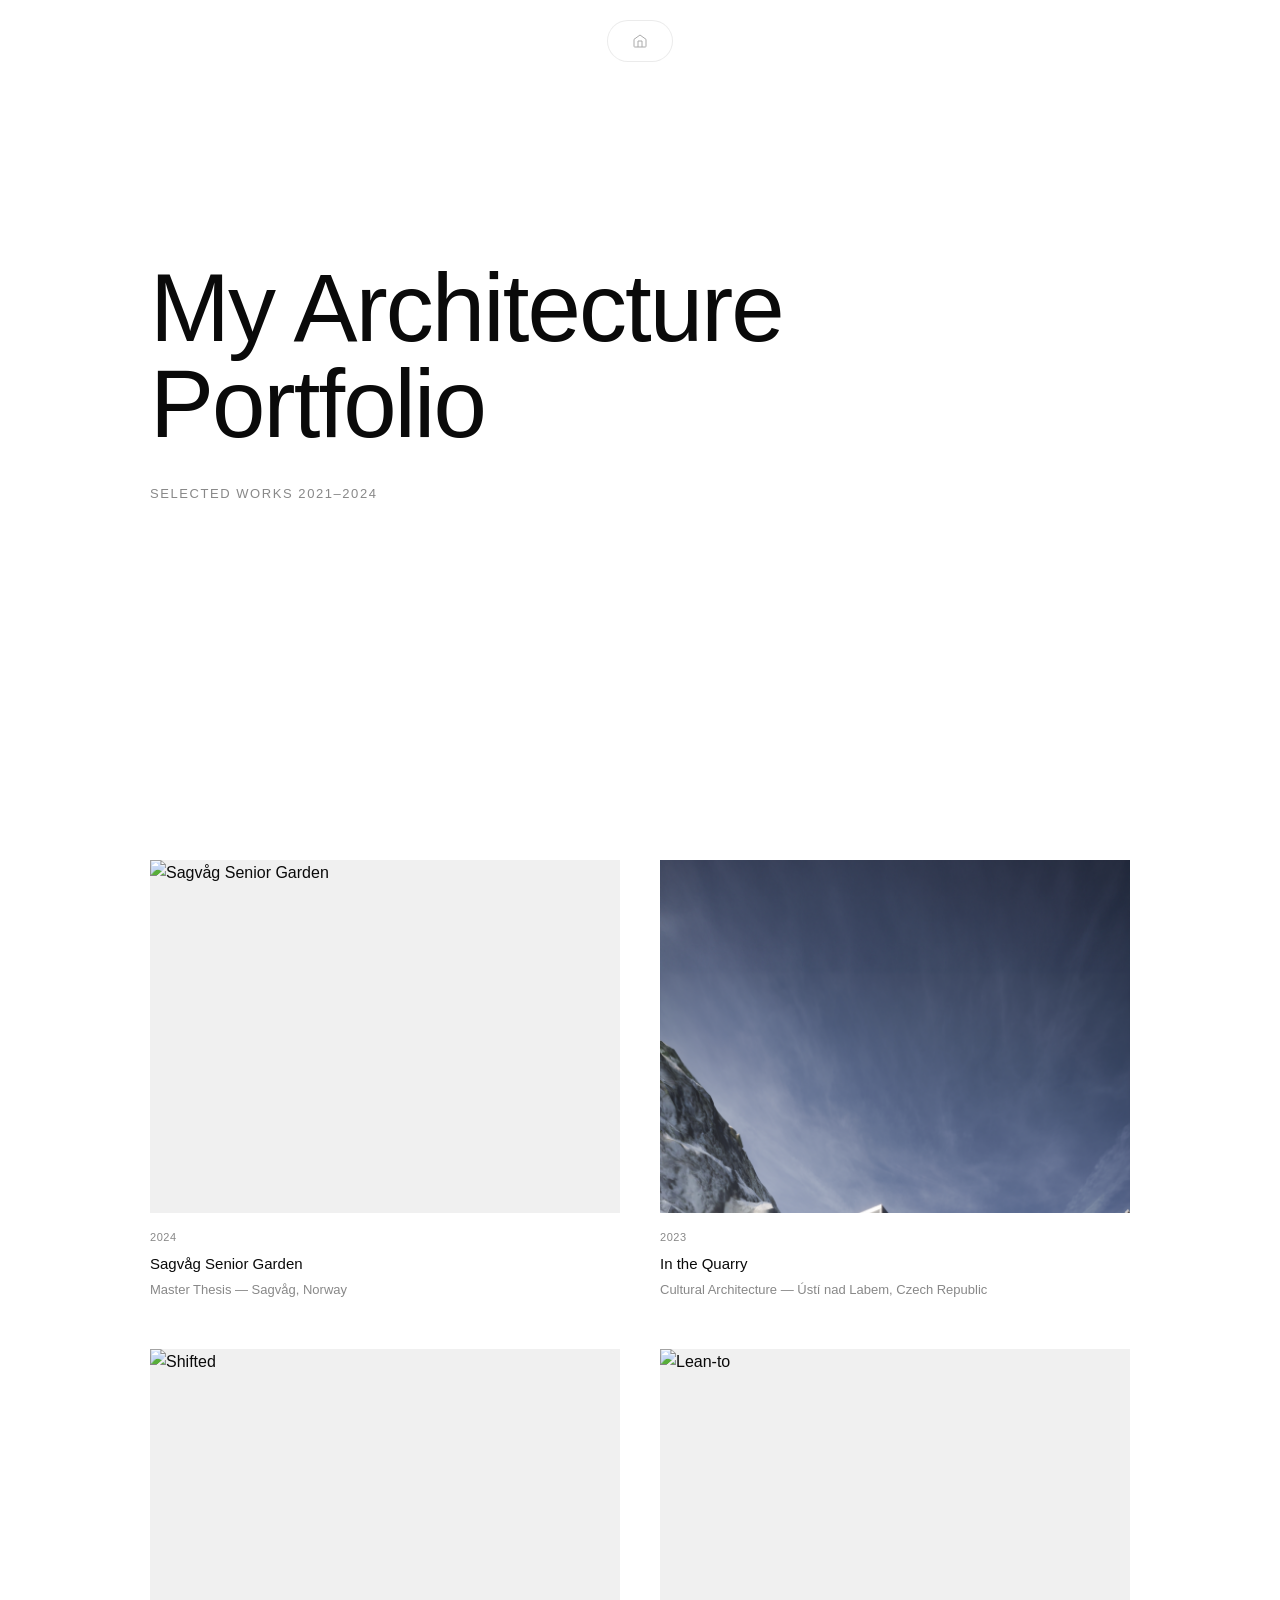
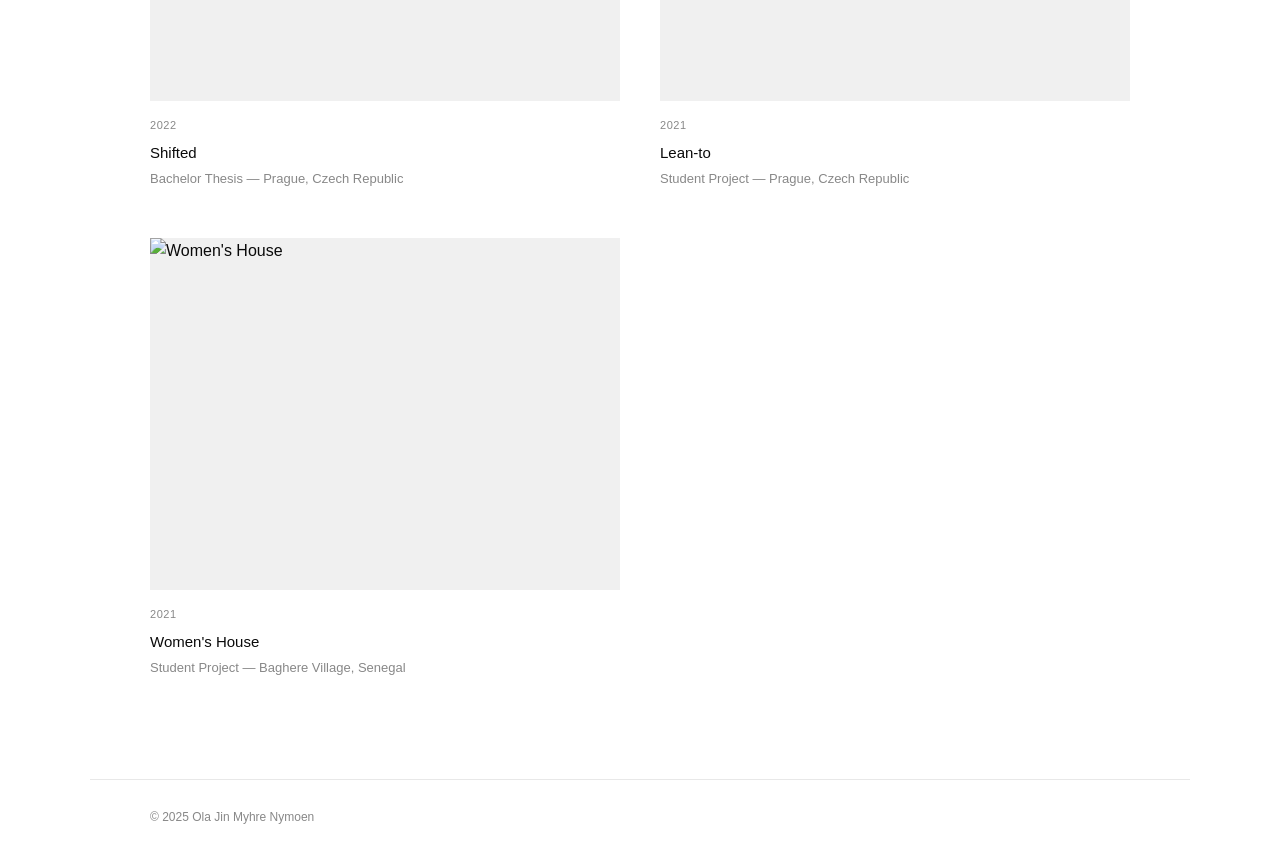
==== projects/architecture/index.html @ 45fbde43 "Redesign portfolio with scroll animations, bio opacity effect, and architecture cover - Restructured" ====
<!DOCTYPE html>
<html lang="en">
<head>
    <meta charset="UTF-8">
    <meta name="viewport" content="width=device-width, initial-scale=1.0">
    <title>Architecture — Ola Jin Myhre Nymoen</title>
    <link rel="stylesheet" href="../../style.css">
</head>
<body>

    <!-- NAVIGATION -->
    <nav>
        <a href="../../index.html" class="nav-home" aria-label="Home">
            <svg width="16" height="16" viewBox="0 0 24 24" fill="none" stroke="currentColor" stroke-width="1.5">
                <path d="M3 9.5L12 3l9 6.5V20a1 1 0 0 1-1 1H4a1 1 0 0 1-1-1V9.5z"/>
                <path d="M9 21V12h6v9"/>
            </svg>
        </a>
    </nav>

    <!-- HEADER -->
    <section id="hero" style="padding-bottom: 80px;">
        <h1>My Architecture Portfolio</h1>
        <p class="title">Selected works 2021–2024</p>
    </section>

    <!-- PROJECT LIST -->
    <section id="projects" style="padding-top: 0;">
        <div class="project-grid">

            <a href="sagvag-senior-garden.html" class="project-card">
                <div class="project-image">
                    <img src="../../images/project-images/side-07.png" alt="Sagvåg Senior Garden">
                </div>
                <div class="project-info">
                    <span class="project-year">2024</span>
                    <h3>Sagvåg Senior Garden</h3>
                    <p>Master Thesis — Sagvåg, Norway</p>
                </div>
            </a>

            <a href="in-the-quarry.html" class="project-card">
                <div class="project-image">
                    <img src="../../images/in-the-quarry/cover.jpg" alt="In the Quarry">
                </div>
                <div class="project-info">
                    <span class="project-year">2023</span>
                    <h3>In the Quarry</h3>
                    <p>Cultural Architecture — Ústí nad Labem, Czech Republic</p>
                </div>
            </a>

            <a href="shifted.html" class="project-card">
                <div class="project-image">
                    <img src="../../images/project-images/side-15.png" alt="Shifted">
                </div>
                <div class="project-info">
                    <span class="project-year">2022</span>
                    <h3>Shifted</h3>
                    <p>Bachelor Thesis — Prague, Czech Republic</p>
                </div>
            </a>

            <a href="lean-to.html" class="project-card">
                <div class="project-image">
                    <img src="../../images/project-images/side-17.png" alt="Lean-to">
                </div>
                <div class="project-info">
                    <span class="project-year">2021</span>
                    <h3>Lean-to</h3>
                    <p>Student Project — Prague, Czech Republic</p>
                </div>
            </a>

            <a href="womens-house.html" class="project-card">
                <div class="project-image">
                    <img src="../../images/project-images/side-19.png" alt="Women's House">
                </div>
                <div class="project-info">
                    <span class="project-year">2021</span>
                    <h3>Women's House</h3>
                    <p>Student Project — Baghere Village, Senegal</p>
                </div>
            </a>

        </div>
    </section>

    <!-- FOOTER -->
    <footer>
        <p>© 2025 Ola Jin Myhre Nymoen</p>
    </footer>

</body>
</html>
---- style.css ----
/* ============================================================
   PORTFOLIO — Ola Jin Myhre Nymoen
   Style: Minimalist, black & white, Helvetica
   ============================================================ */


/* ===========================
   RESET & BASE STYLES
   Remove browser defaults so everything
   looks the same in all browsers
=========================== */

*, *::before, *::after {
    margin: 0;
    padding: 0;
    box-sizing: border-box;
}

/* CSS variables — like named constants for colors/fonts */
:root {
    --black: #0a0a0a;
    --white: #ffffff;
    --gray: #888888;
    --light-gray: #f0f0f0;
    --font: 'Helvetica Neue', Helvetica, Arial, sans-serif;
    --max-width: 1100px;
}

html {
    scroll-behavior: smooth; /* smooth scrolling when clicking nav links */
}

body {
    font-family: var(--font);
    color: var(--black);
    background: var(--white);
    font-size: 16px;
    line-height: 1.6;
}


/* ===========================
   NAVIGATION
   Fixed at top — always visible while scrolling
=========================== */

nav {
    position: fixed;
    top: 20px;
    left: 50%;
    transform: translateX(-50%);
    display: inline-flex;
    align-items: center;
    gap: 16px;
    padding: 12px 24px;
    background: rgba(255, 255, 255, 0.3);
    backdrop-filter: blur(16px);
    -webkit-backdrop-filter: blur(16px);
    border: 1px solid rgba(0, 0, 0, 0.08);
    border-radius: 100px;
    z-index: 100;
    white-space: nowrap;
}

.nav-home {
    color: #aaa;
    display: flex;
    align-items: center;
    transition: color 0.2s;
}

.nav-home:hover {
    color: #000;
}

.nav-divider {
    width: 1px;
    height: 16px;
    background: #e0e0e0;
}

.lang-toggle {
    display: flex;
    align-items: center;
    gap: 8px;
    font-size: 12px;
    color: var(--gray);
}

.lang-btn {
    background: none;
    border: none;
    font-family: var(--font);
    font-size: 12px;
    letter-spacing: 0.05em;
    cursor: pointer;
    color: var(--gray);
    padding: 0;
    transition: color 0.2s;
}

.lang-btn.active {
    color: var(--black);
    font-weight: 600;
}


/* ===========================
   SECTIONS — shared styles
   Each section gets the same max-width and padding
=========================== */

section {
    max-width: var(--max-width);
    margin: 0 auto;
    padding: 100px 60px;
    scroll-margin-top: 70px;
}

#about {
    padding-top: 40px;
    scroll-margin-top: 70px;
}


/* Section headings (small caps labels like "ABOUT", "PROJECTS") */
h2 {
    font-size: 11px;
    letter-spacing: 0.18em;
    color: var(--gray);
    margin-bottom: 60px;
}


/* ===========================
   HERO
   The first big section — name and title
=========================== */

#hero {
    padding-top: 260px;
    padding-bottom: 40vh;
    min-height: calc(500px + 40vh);
}

#hero h1 {
    /* clamp(min, preferred, max) — responsive font size */
    font-size: clamp(48px, 8vw, 96px);
    font-weight: 300;         /* light weight = elegant */
    line-height: 1.0;
    letter-spacing: -0.02em;  /* slight tightening looks refined */
    margin-bottom: 32px;
    transform-origin: left top;
}

#hero .title {
    font-size: 13px;
    font-weight: 400;
    letter-spacing: 0.12em;
    text-transform: uppercase;
    color: var(--gray);
    margin-bottom: 8px;
}

#hero .location {
    font-size: 13px;
    color: var(--gray);
}


/* ===========================
   HERO — bilde + tekst side ved side
=========================== */

.hero-inner {
    display: flex;
    align-items: flex-start;
    justify-content: space-between;
    gap: 80px;
}

.hero-text {
    flex: 1;
    padding-top: 16px;
}

.hero-image {
    width: 42%;
    flex-shrink: 0;
}

.hero-image img {
    width: 100%;
    height: 520px;
    object-fit: cover;          /* fyller boksen uten å strekke bildet */
    display: block;
    filter: grayscale(100%);
}

@media (max-width: 768px) {
    .hero-inner {
        flex-direction: column-reverse;
        gap: 32px;
    }

    .hero-image {
        width: 100%;
    }

    .hero-image img {
        height: 320px;
    }
}


/* ===========================
   TYPEWRITER CURSOR
=========================== */

.typing-cursor {
    animation: blink 1s step-end infinite;
}

/* @keyframes definerer en animasjon — her blinker vi opacity av og på */
@keyframes blink {
    0%, 100% { opacity: 1; }
    50%       { opacity: 0; }
}


/* ===========================
   ABOUT
=========================== */

.about-inner {
    display: grid;
    grid-template-columns: repeat(2, 1fr);
    gap: 48px 40px;
    align-items: start;
}

#about p {
    max-width: 420px;
}

.about-image {
    width: 85%;
    margin: 0 auto;
}

.about-image img {
    width: 100%;
    height: 560px;
    object-fit: cover;
    object-position: top;
    display: block;
    filter: grayscale(100%);
}

#about p {
    font-size: 16px;
    font-weight: 400;
    line-height: 1.7;
    max-width: 680px;
    color: #333;
}

.bio-line {
    transition: opacity 0.15s ease;
}


/* ===========================
   PROJECTS
   2-column grid of cards
=========================== */

.project-grid {
    display: grid;
    grid-template-columns: repeat(2, 1fr);   /* 2 equal columns */
    gap: 48px 40px;                          /* row gap, column gap */
}

.project-card {
    cursor: pointer;
}

/* The image placeholder box */
.project-image {
    width: 100%;
    aspect-ratio: 4 / 3;     /* keeps a consistent shape */
    background: var(--light-gray);
    margin-bottom: 16px;
    transition: opacity 0.3s;
}

.project-card:hover .project-image {
    opacity: 0.75;
}

.project-year {
    font-size: 11px;
    color: var(--gray);
    letter-spacing: 0.05em;
    display: block;
    margin-bottom: 6px;
}

.project-card h3 {
    font-size: 15px;
    font-weight: 400;
    margin-bottom: 4px;
}

.project-card p {
    font-size: 13px;
    color: var(--gray);
}


/* ===========================
   TIMELINE
   Used for both Experience and Education
=========================== */

.timeline {
    display: flex;
    flex-direction: column;   /* stack items vertically */
    gap: 48px;
}

.timeline-item {
    display: grid;
    grid-template-columns: 110px 1fr;   /* date column + content column */
    gap: 40px;
}

.timeline-date {
    font-size: 12px;
    color: var(--gray);
    letter-spacing: 0.04em;
    padding-top: 3px;
}

.timeline-content h3 {
    font-size: 15px;
    font-weight: 500;
    margin-bottom: 4px;
}

.timeline-company {
    font-size: 13px;
    color: var(--gray);
    margin-bottom: 12px;
}

.timeline-content p:not(.timeline-company) {
    font-size: 14px;
    color: #555;
    line-height: 1.65;
}


/* ===========================
   SKILLS
   4-column grid of skill groups
=========================== */

.skills-grid {
    display: grid;
    grid-template-columns: repeat(4, 1fr);
    gap: 40px;
}

.skill-group h3 {
    font-size: 11px;
    letter-spacing: 0.12em;
    text-transform: uppercase;
    color: var(--gray);
    margin-bottom: 20px;
}

.skill-group ul {
    list-style: none;
}

.skill-group ul li {
    font-size: 14px;
    padding: 8px 0;
    border-bottom: 1px solid #efefef;
}

.skill-group ul li:last-child {
    border-bottom: none;
}


/* ===========================
   CONTACT
=========================== */

#contact {
    padding-top: 160px;
}

#contact p {
    font-size: 15px;
    color: var(--gray);
    margin-bottom: 28px;
}

#contact a {
    font-size: clamp(24px, 4vw, 40px);
    font-weight: 300;
    color: var(--black);
    text-decoration: none;
    border-bottom: 1px solid var(--black);
    padding-bottom: 2px;
    transition: opacity 0.2s;
}

#contact a:hover {
    opacity: 0.35;
}


/* ===========================
   NAV LINKS
   Work / About / Contact i navigasjonen
=========================== */

.nav-name {
    text-decoration: none;
    color: var(--black);
}

.nav-links {
    display: flex;
    gap: 32px;
}

.nav-links a {
    font-size: 13px;
    letter-spacing: 0.04em;
    text-decoration: none;
    color: #555;
    transition: color 0.2s;
}

.nav-links a:hover {
    color: #000;
}


/* ===========================
   PROJECT CARDS — lenker nå
   Fjerner understrek fra <a>-tagger brukt som kort
=========================== */

.project-card {
    text-decoration: none;
    color: inherit;
    display: block;
}

.project-image img {
    width: 100%;
    height: 100%;
    object-fit: cover;
    display: block;
}

.img-multiply {
    mix-blend-mode: multiply;
    background: white;
}


/* ===========================
   PROJECT DETAIL PAGE
   Stilene for individuelle prosjektsider
=========================== */

/* Sticky wrapper — full bredde med bakgrunn og border */
.project-header-sticky {
    position: sticky;
    top: 60px;
    z-index: 90;
    background: var(--white);
    border-bottom: 1px solid #e8e8e8;
    padding-top: 160px;
    padding-bottom: 32px;
}

/* Sentrert innhold inne i sticky wrapper */
.project-header-inner {
    max-width: var(--max-width);
    margin: 0 auto;
    padding-left: 60px;
    padding-right: 60px;
}

/* Intro-teksten — ikke sticky, scroller normalt */
.project-header {
    max-width: var(--max-width);
    margin: 0 auto;
    padding: 80px 60px 80px;
}

.project-meta {
    display: flex;
    gap: 32px;
    margin-bottom: 24px;
}

.project-meta span {
    font-size: 11px;
    letter-spacing: 0.1em;
    text-transform: uppercase;
    color: var(--gray);
}

.project-header-inner h1 {
    font-size: 72px;              /* starter stor — JS krymper denne */
    font-weight: 300;
    letter-spacing: -0.02em;
    line-height: 1.0;
    margin-bottom: 16px;
    transition: font-size 0.1s ease;
}

.project-intro {
    font-size: 18px;
    font-weight: 300;
    line-height: 1.75;
    max-width: 640px;
    color: #333;
}

/* Bilder på prosjektsiden */
.project-images {
    max-width: var(--max-width);
    margin: 0 auto;
    padding: 0 60px 80px;
    display: flex;
    flex-direction: column;
    gap: 40px;
}

.image-full img {
    width: 100%;
    display: block;
}

.image-caption-block img {
    width: 100%;
    display: block;
    margin-bottom: 16px;
}

.image-caption-block p {
    font-size: 13px;
    color: var(--gray);
    max-width: 560px;
    line-height: 1.65;
}

/* Navigasjon mellom prosjekter */
.project-nav {
    max-width: var(--max-width);
    margin: 0 auto;
    padding: 60px 60px 100px;
    display: flex;
    justify-content: space-between;
    border-top: 1px solid #e8e8e8;
}

.project-nav a {
    font-size: 13px;
    color: var(--black);
    text-decoration: none;
    letter-spacing: 0.04em;
    transition: opacity 0.2s;
}

.project-nav a:hover {
    opacity: 0.4;
}


/* ===========================
   FOOTER
=========================== */

footer {
    border-top: 1px solid #e8e8e8;
    max-width: var(--max-width);
    margin: 0 auto;
    padding: 28px 60px;
}

footer p {
    font-size: 12px;
    color: var(--gray);
}


/* ===========================
   RESPONSIVE — Mobile screens
   @media means "apply these styles only when..."
=========================== */

@media (max-width: 768px) {

    nav {
        padding: 16px 24px;
    }

    .nav-name {
        font-size: 10px;
    }

    section {
        padding: 72px 24px;
    }

    #hero {
        padding-top: 120px;
        padding-bottom: 80px;
    }

    /* Stack projects to 1 column on mobile */
    .project-grid {
        grid-template-columns: 1fr;
    }

    /* Stack skills to 2 columns on mobile */
    .skills-grid {
        grid-template-columns: repeat(2, 1fr);
    }

    .timeline-item {
        grid-template-columns: 72px 1fr;
        gap: 16px;
    }

    footer {
        padding: 28px 24px;
    }
}
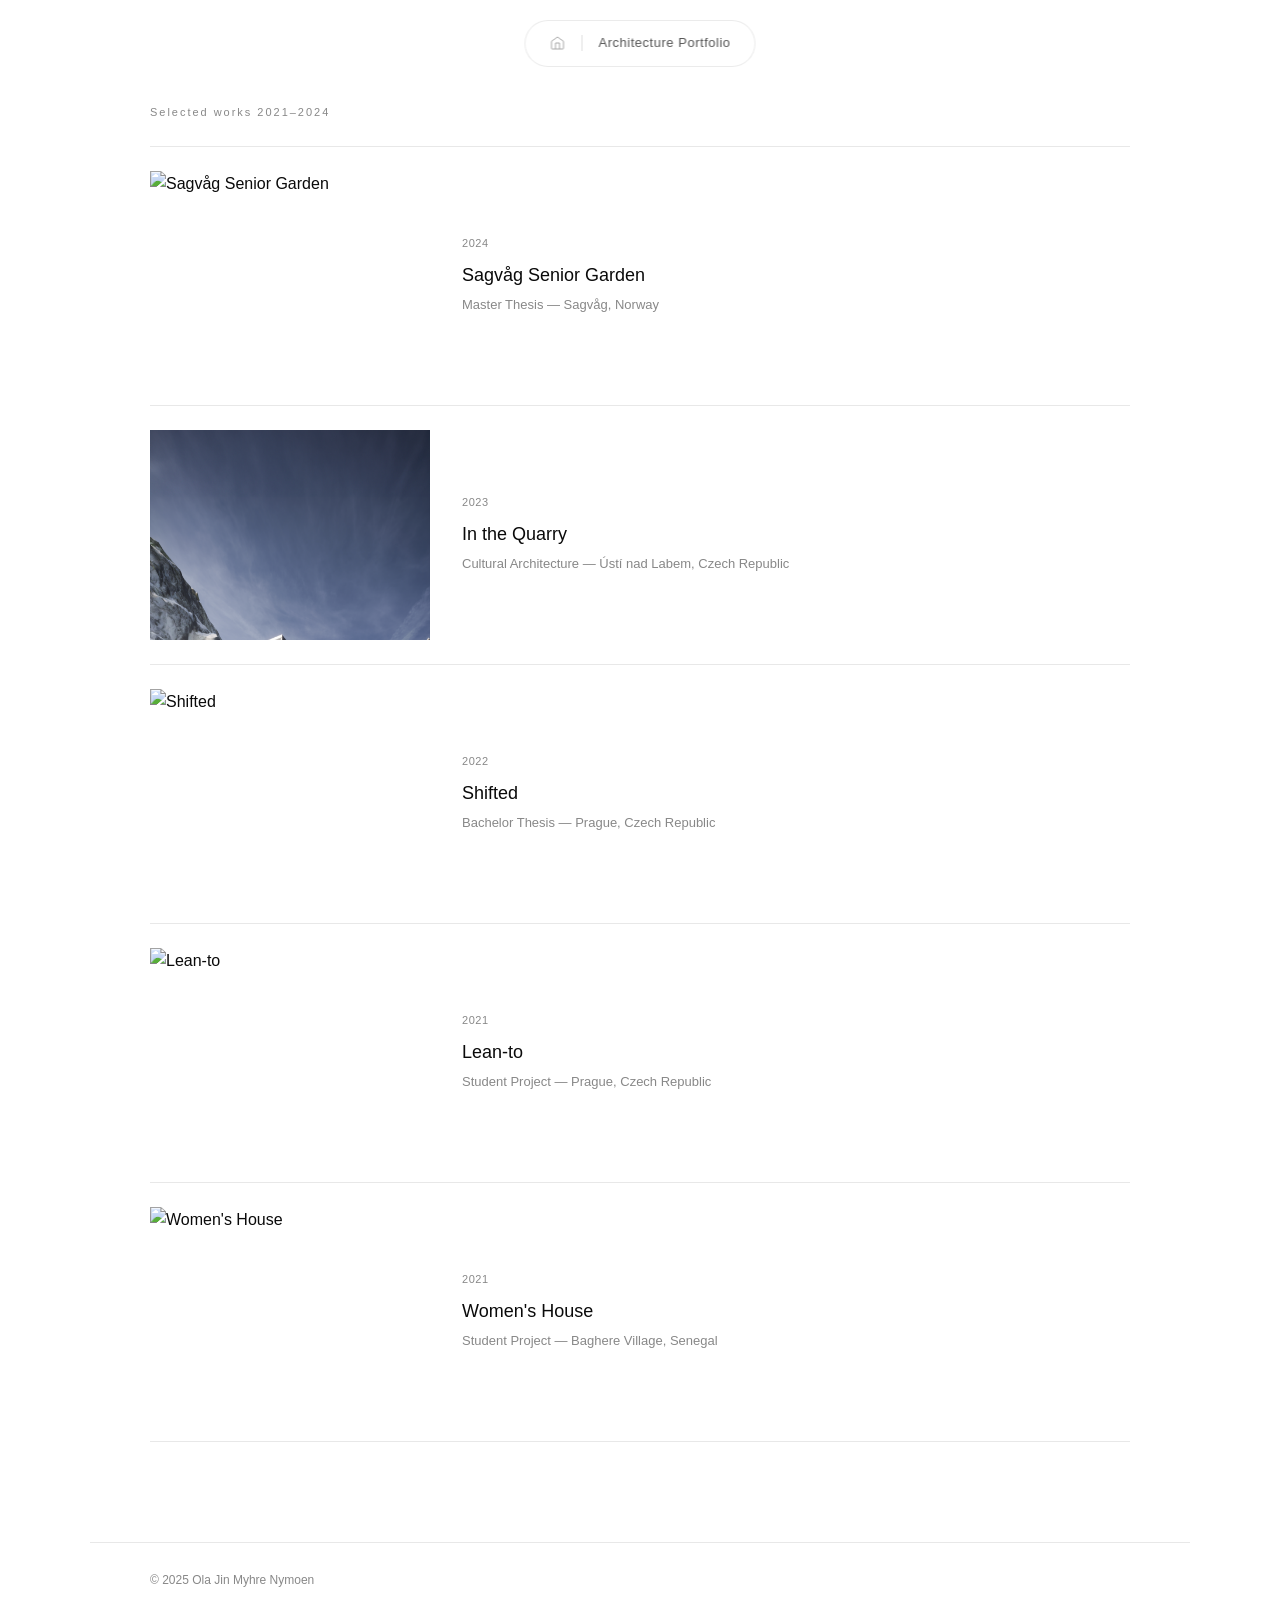
==== commit 54b5d5ef: "Redesign architecture portfolio with sticky header and list layout Co-Authored-By: Claude Sonnet 4.6" ====
--- a/projects/architecture/index.html
+++ b/projects/architecture/index.html
@@ -5,6 +5,94 @@
     <meta name="viewport" content="width=device-width, initial-scale=1.0">
     <title>Architecture — Ola Jin Myhre Nymoen</title>
     <link rel="stylesheet" href="../../style.css">
+    <style>
+        body {
+            overflow-x: hidden;
+        }
+
+        .arch-hero {
+            position: sticky;
+            top: 0;
+            z-index: 90;
+            background: rgba(255, 255, 255, 0.85);
+            backdrop-filter: blur(16px);
+            -webkit-backdrop-filter: blur(16px);
+            padding: 24px 0;
+        }
+
+        .arch-hero-inner {
+            max-width: var(--max-width);
+            margin: 0 auto;
+            padding: 0 60px;
+        }
+
+        .arch-subtitle {
+            font-size: 11px;
+            letter-spacing: 0.18em;
+            color: var(--gray);
+        }
+
+        .arch-projects {
+            padding: 0 60px 100px;
+            display: flex;
+            flex-direction: column;
+            gap: 0;
+            max-width: var(--max-width);
+            margin: 0 auto;
+        }
+
+        .arch-card {
+            display: grid;
+            grid-template-columns: 280px 1fr;
+            gap: 32px;
+            align-items: center;
+            text-decoration: none;
+            color: inherit;
+            padding: 24px 0;
+            border-top: 1px solid #e8e8e8;
+            transition: opacity 0.2s;
+        }
+
+        .arch-card:last-child {
+            border-bottom: 1px solid #e8e8e8;
+        }
+
+        .arch-card:hover {
+            opacity: 0.5;
+        }
+
+        .arch-card-image {
+            width: 100%;
+            aspect-ratio: 4 / 3;
+            overflow: hidden;
+        }
+
+        .arch-card-image img {
+            width: 100%;
+            height: 100%;
+            object-fit: cover;
+            display: block;
+        }
+
+        .arch-card-year {
+            font-size: 11px;
+            color: var(--gray);
+            letter-spacing: 0.05em;
+            display: block;
+            margin-bottom: 8px;
+        }
+
+        .arch-card-title {
+            font-size: 18px;
+            font-weight: 400;
+            margin-bottom: 6px;
+        }
+
+        .arch-card-desc {
+            font-size: 13px;
+            color: var(--gray);
+        }
+    </style>
 </head>
 <body>
 
@@ -16,75 +104,80 @@
                 <path d="M9 21V12h6v9"/>
             </svg>
         </a>
+        <span class="nav-divider"></span>
+        <span class="nav-links">
+            <a href="#">Architecture Portfolio</a>
+        </span>
     </nav>
 
-    <!-- HEADER -->
-    <section id="hero" style="padding-bottom: 80px;">
-        <h1>My Architecture Portfolio</h1>
-        <p class="title">Selected works 2021–2024</p>
-    </section>
+    <div style="height: 80px;"></div>
+
+    <!-- STICKY HEADER -->
+    <header class="arch-hero">
+        <div class="arch-hero-inner">
+            <p class="arch-subtitle">Selected works 2021–2024</p>
+        </div>
+    </header>
 
     <!-- PROJECT LIST -->
-    <section id="projects" style="padding-top: 0;">
-        <div class="project-grid">
+    <div class="arch-projects">
 
-            <a href="sagvag-senior-garden.html" class="project-card">
-                <div class="project-image">
-                    <img src="../../images/project-images/side-07.png" alt="Sagvåg Senior Garden">
-                </div>
-                <div class="project-info">
-                    <span class="project-year">2024</span>
-                    <h3>Sagvåg Senior Garden</h3>
-                    <p>Master Thesis — Sagvåg, Norway</p>
-                </div>
-            </a>
+        <a href="sagvag-senior-garden.html" class="arch-card">
+            <div class="arch-card-image">
+                <img src="../../images/project-images/side-07.png" alt="Sagvåg Senior Garden">
+            </div>
+            <div>
+                <span class="arch-card-year">2024</span>
+                <h3 class="arch-card-title">Sagvåg Senior Garden</h3>
+                <p class="arch-card-desc">Master Thesis — Sagvåg, Norway</p>
+            </div>
+        </a>
 
-            <a href="in-the-quarry.html" class="project-card">
-                <div class="project-image">
-                    <img src="../../images/in-the-quarry/cover.jpg" alt="In the Quarry">
-                </div>
-                <div class="project-info">
-                    <span class="project-year">2023</span>
-                    <h3>In the Quarry</h3>
-                    <p>Cultural Architecture — Ústí nad Labem, Czech Republic</p>
-                </div>
-            </a>
+        <a href="in-the-quarry.html" class="arch-card">
+            <div class="arch-card-image">
+                <img src="../../images/in-the-quarry/cover.jpg" alt="In the Quarry">
+            </div>
+            <div>
+                <span class="arch-card-year">2023</span>
+                <h3 class="arch-card-title">In the Quarry</h3>
+                <p class="arch-card-desc">Cultural Architecture — Ústí nad Labem, Czech Republic</p>
+            </div>
+        </a>
 
-            <a href="shifted.html" class="project-card">
-                <div class="project-image">
-                    <img src="../../images/project-images/side-15.png" alt="Shifted">
-                </div>
-                <div class="project-info">
-                    <span class="project-year">2022</span>
-                    <h3>Shifted</h3>
-                    <p>Bachelor Thesis — Prague, Czech Republic</p>
-                </div>
-            </a>
+        <a href="shifted.html" class="arch-card">
+            <div class="arch-card-image">
+                <img src="../../images/project-images/side-15.png" alt="Shifted">
+            </div>
+            <div>
+                <span class="arch-card-year">2022</span>
+                <h3 class="arch-card-title">Shifted</h3>
+                <p class="arch-card-desc">Bachelor Thesis — Prague, Czech Republic</p>
+            </div>
+        </a>
 
-            <a href="lean-to.html" class="project-card">
-                <div class="project-image">
-                    <img src="../../images/project-images/side-17.png" alt="Lean-to">
-                </div>
-                <div class="project-info">
-                    <span class="project-year">2021</span>
-                    <h3>Lean-to</h3>
-                    <p>Student Project — Prague, Czech Republic</p>
-                </div>
-            </a>
+        <a href="lean-to.html" class="arch-card">
+            <div class="arch-card-image">
+                <img src="../../images/project-images/side-17.png" alt="Lean-to">
+            </div>
+            <div>
+                <span class="arch-card-year">2021</span>
+                <h3 class="arch-card-title">Lean-to</h3>
+                <p class="arch-card-desc">Student Project — Prague, Czech Republic</p>
+            </div>
+        </a>
 
-            <a href="womens-house.html" class="project-card">
-                <div class="project-image">
-                    <img src="../../images/project-images/side-19.png" alt="Women's House">
-                </div>
-                <div class="project-info">
-                    <span class="project-year">2021</span>
-                    <h3>Women's House</h3>
-                    <p>Student Project — Baghere Village, Senegal</p>
-                </div>
-            </a>
+        <a href="womens-house.html" class="arch-card">
+            <div class="arch-card-image">
+                <img src="../../images/project-images/side-19.png" alt="Women's House">
+            </div>
+            <div>
+                <span class="arch-card-year">2021</span>
+                <h3 class="arch-card-title">Women's House</h3>
+                <p class="arch-card-desc">Student Project — Baghere Village, Senegal</p>
+            </div>
+        </a>
 
-        </div>
-    </section>
+    </div>
 
     <!-- FOOTER -->
     <footer>
